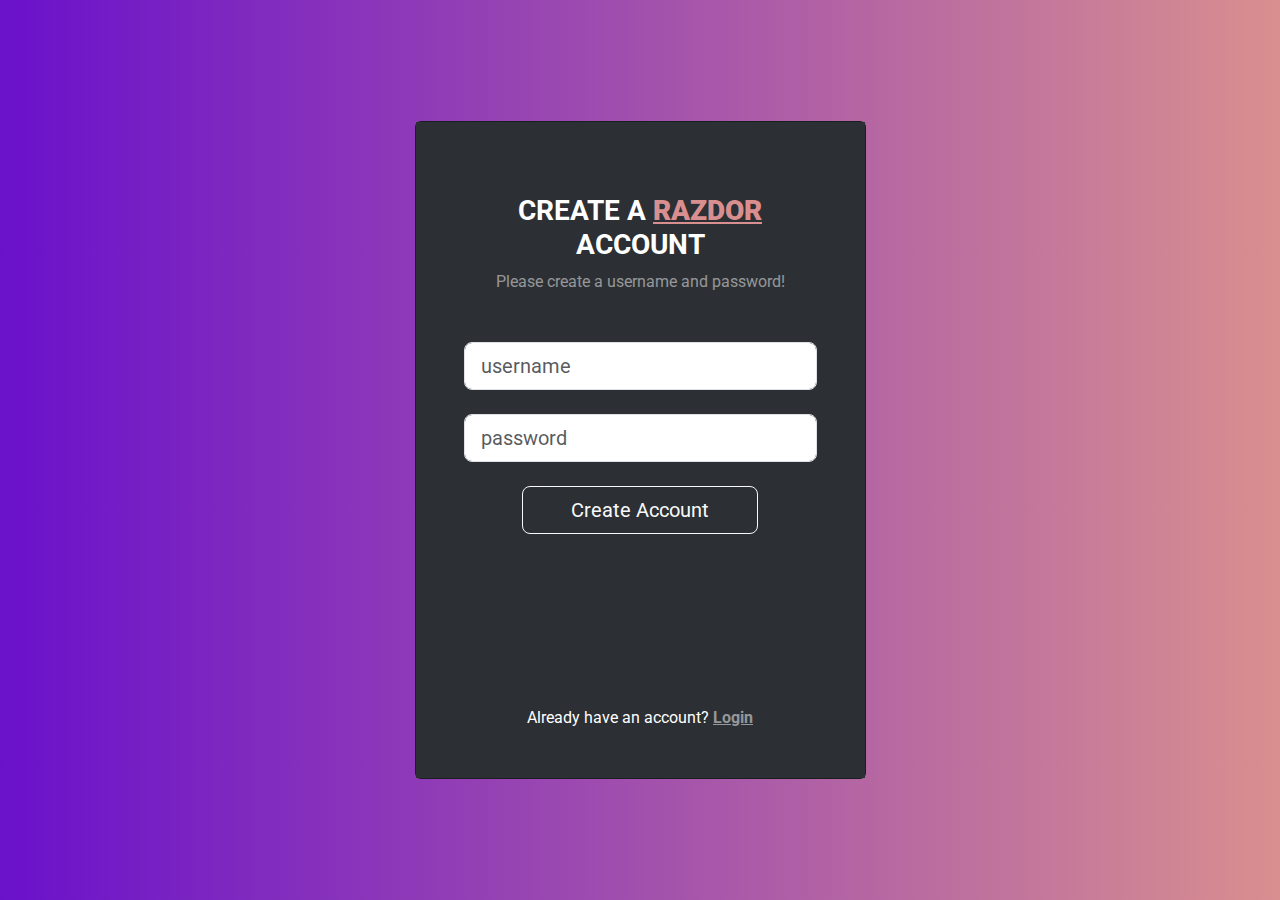
==== template/signup.html @ 6bb602ef "Stuff" ====
<!DOCTYPE html>
<html lang="en">
<head>
    <meta charset="UTF-8">
    <meta name="viewport" content="width=device-width, initial-scale=1.0">
    <link rel="stylesheet" href="/static/main.css">
    <title>Login to Razdor</title>
</head>
<body>
    <section class="vh-100 gradient-custom">
        <div class="container py-5 h-100">
          <div class="row d-flex justify-content-center align-items-center h-100">
            <div class="col-12 col-md-8 col-lg-6 col-xl-5">
              <div class="card bg-dark text-white rounded" >
                <div class="card-body p-5 text-center login-card">
      
                  <div class="mb-md-5 mt-md-4 pb-5">
                    <form action="/signup" method="post">
                        <h3 class="fw-bold mb-2 text-uppercase">Create a <strong style="color: #D98F8F; text-decoration: underline solid #D98F8F;">Razdor</strong> Account</h3>
                        <p class="text-white-50 mb-5">Please create a username and password!</p>
                        <div data-mdb-input-init class="form-outline form-white mb-4">
                        <input placeholder="username" type="username" name="username" id="username" class="form-control form-control-lg" />
                        </div>
        
                        <div data-mdb-input-init class="form-outline form-white mb-4">
                        <input placeholder="password" type="password" name="password" id="password" class="form-control form-control-lg" />
                        </div>
        
        
                        <button data-mdb-button-init data-mdb-ripple-init class="btn btn-outline-light btn-lg px-5" type="submit">Create Account</button>
                    </form>
      
                    <div class="d-flex justify-content-center text-center mt-4 pt-1">
                      <a href="#!" class="text-white"><i class="fab fa-facebook-f fa-lg"></i></a>
                      <a href="#!" class="text-white"><i class="fab fa-twitter fa-lg mx-4 px-2"></i></a>
                      <a href="#!" class="text-white"><i class="fab fa-google fa-lg"></i></a>
                    </div>
                    <br/>
                  </div>
      
                  <div>
                    <p class="mb-0">Already have an account? <a href="/login" class="text-white-50 fw-bold">Login</a>
                    </p>
                  </div>
      
                </div>
              </div>
            </div>
          </div>
        </div>
      </section>
</body>
</html>
---- static/main.css ----
@import "https://cdn.jsdelivr.net/npm/bootstrap@5.3.3/dist/css/bootstrap.min.css";
@import "https://fonts.googleapis.com/css?family=Roboto";


body {
    color: #fff;
    background-color: #2C2F33;
    font-family: "Roboto";
}

.login-card {
    background-color: #2C2F33;
}

.gradient-custom {
    /* fallback for old browsers */
    background: #6a11cb;
    
    /* Chrome 10-25, Safari 5.1-6 */
    background: -webkit-linear-gradient(to right, rgba(106, 17, 203, 1), #D98F8F);
    
    /* W3C, IE 10+/ Edge, Firefox 16+, Chrome 26+, Opera 12+, Safari 7+ */
    background: linear-gradient(to right, rgba(106, 17, 203, 1), #D98F8F)
}

.btn-primary, .btn-primary:hover, .btn-primary:active, .btn-primary:visited {
    background-color: #D98F8F !important;
}
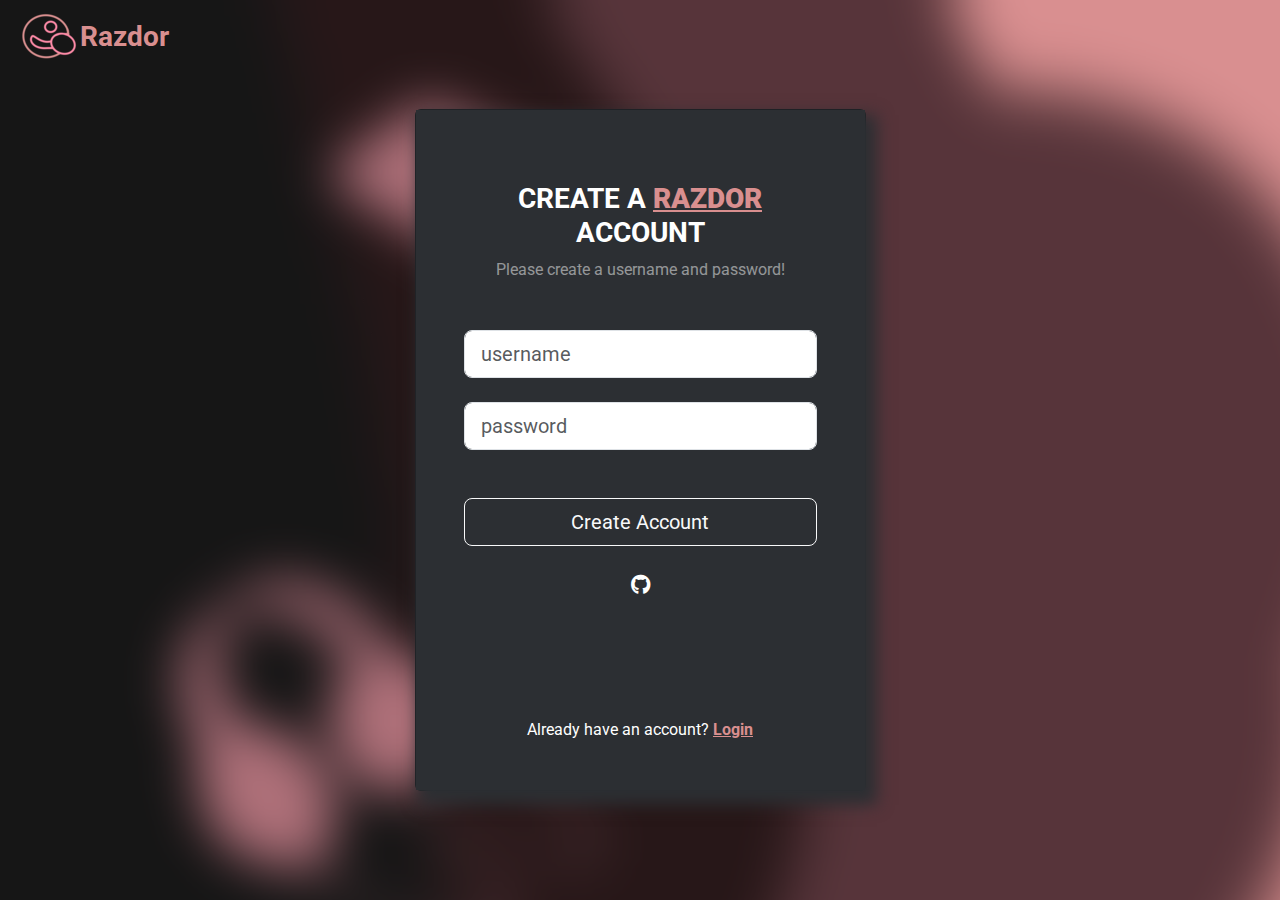
==== commit 354ad5bc: "Added icons and graphics" ====
--- a/template/signup.html
+++ b/template/signup.html
@@ -1,53 +1,72 @@
 <!DOCTYPE html>
 <html lang="en">
+
 <head>
-    <meta charset="UTF-8">
-    <meta name="viewport" content="width=device-width, initial-scale=1.0">
-    <link rel="stylesheet" href="/static/main.css">
-    <title>Login to Razdor</title>
+  <meta charset="UTF-8">
+  <meta name="viewport" content="width=device-width, initial-scale=1.0">
+  <link rel="stylesheet" href="/static/main.css">
+  <link rel="icon" href="/static/icon.ico">
+  <title>Create a Razdor account</title>
 </head>
+
 <body>
-    <section class="vh-100 gradient-custom">
-        <div class="container py-5 h-100">
-          <div class="row d-flex justify-content-center align-items-center h-100">
-            <div class="col-12 col-md-8 col-lg-6 col-xl-5">
-              <div class="card bg-dark text-white rounded" >
-                <div class="card-body p-5 text-center login-card">
-      
-                  <div class="mb-md-5 mt-md-4 pb-5">
-                    <form action="/signup" method="post">
-                        <h3 class="fw-bold mb-2 text-uppercase">Create a <strong style="color: #D98F8F; text-decoration: underline solid #D98F8F;">Razdor</strong> Account</h3>
-                        <p class="text-white-50 mb-5">Please create a username and password!</p>
-                        <div data-mdb-input-init class="form-outline form-white mb-4">
-                        <input placeholder="username" type="username" name="username" id="username" class="form-control form-control-lg" />
-                        </div>
-        
-                        <div data-mdb-input-init class="form-outline form-white mb-4">
-                        <input placeholder="password" type="password" name="password" id="password" class="form-control form-control-lg" />
-                        </div>
-        
-        
-                        <button data-mdb-button-init data-mdb-ripple-init class="btn btn-outline-light btn-lg px-5" type="submit">Create Account</button>
-                    </form>
-      
-                    <div class="d-flex justify-content-center text-center mt-4 pt-1">
-                      <a href="#!" class="text-white"><i class="fab fa-facebook-f fa-lg"></i></a>
-                      <a href="#!" class="text-white"><i class="fab fa-twitter fa-lg mx-4 px-2"></i></a>
-                      <a href="#!" class="text-white"><i class="fab fa-google fa-lg"></i></a>
-                    </div>
-                    <br/>
+  <script src="/static/main.js"></script>
+  <section class="vh-100 background-cover-image">
+    <div class="top-left">
+      <div class="navbar-logo">
+        <img style="float: left;" src="/static/ticon.ico" alt="Test" height="64" width="64" />
+      </div>
+      <div style="padding-left: 0%; padding-top: 8%; float: left;">
+        <h3 style="color:#D98F8F; font-weight: bold;">Razdor</h3>
+      </div>
+    </div>
+    <div class="container py-5 h-100">
+      <div class="row d-flex justify-content-center align-items-center h-100">
+        <div class="col-12 col-md-8 col-lg-6 col-xl-5">
+          <div class="card bg-dark text-white rounded-10">
+            <div class="card-body p-5 text-center login-card shadows">
+              <div class="mb-md-5 mt-md-4 pb-5">
+                <form name="register" action="/signup" method="post" onsubmit="return validateFormReg()">
+                  <h3 class="fw-bold mb-2 text-uppercase">Create a
+                    <strong style="color: #D98F8F; text-decoration: underline solid #D98F8F;">Razdor</strong>
+                    Account
+                  </h3>
+                  <p class="text-white-50 mb-5">Please create a username and password!</p>
+                  <div data-mdb-input-init class="form-outline form-white mb-4">
+                    <input placeholder="username" type="username" name="username" id="username"
+                      class="form-control form-control-lg" />
                   </div>
-      
-                  <div>
-                    <p class="mb-0">Already have an account? <a href="/login" class="text-white-50 fw-bold">Login</a>
-                    </p>
-                  </div>
-      
+
+                  <div data-mdb-input-init class="form-outline form-white mb-4">
+                    <input placeholder="password" type="password" name="password" id="password"
+                      class="form-control form-control-lg" />
+                  </div><br />
+
+
+                  <button data-mdb-button-init data-mdb-ripple-init class="btn btn-outline-light btn-lg px-5 w-100"
+                    type="submit">Create Account</button>
+                </form>
+
+                <div class="d-flex justify-content-center text-center mt-4 pt-1">
+                  <a href="https://github.com/RazdorChat" class="text-white">
+                    <i class="fab fa-github fa-lg"></i>
+                  </a>
                 </div>
+                <br />
               </div>
+
+              <div>
+                <p class="mb-0">Already have an account?
+                  <a href="/login" class="fw-bold">Login</a>
+                </p>
+              </div>
+
             </div>
           </div>
         </div>
-      </section>
+      </div>
+    </div>
+  </section>
 </body>
+
 </html>--- a/static/main.css
+++ b/static/main.css
@@ -1,6 +1,6 @@
 @import "https://cdn.jsdelivr.net/npm/bootstrap@5.3.3/dist/css/bootstrap.min.css";
 @import "https://fonts.googleapis.com/css?family=Roboto";
-
+@import "https://cdnjs.cloudflare.com/ajax/libs/font-awesome/6.5.2/css/all.min.css";
 
 body {
     color: #fff;
@@ -12,17 +12,70 @@
     background-color: #2C2F33;
 }
 
+/*
 .gradient-custom {
-    /* fallback for old browsers */
-    background: #6a11cb;
+    /* fallback for old browsers 
+    background: #D98F8F;
     
-    /* Chrome 10-25, Safari 5.1-6 */
-    background: -webkit-linear-gradient(to right, rgba(106, 17, 203, 1), #D98F8F);
+    /* Chrome 10-25, Safari 5.1-6 
+    background: -webkit-linear-gradient(to right, rgb(232, 103, 236), #D98F8F);
     
-    /* W3C, IE 10+/ Edge, Firefox 16+, Chrome 26+, Opera 12+, Safari 7+ */
+    /* W3C, IE 10+/ Edge, Firefox 16+, Chrome 26+, Opera 12+, Safari 7+ 
     background: linear-gradient(to right, rgba(106, 17, 203, 1), #D98F8F)
+}
+*/
+.background-cover-image{
+  background-image: url("/static/blur-cover.png");
+  height: 100%;
 }
 
 .btn-primary, .btn-primary:hover, .btn-primary:active, .btn-primary:visited {
     background-color: #D98F8F !important;
 }
+
+.shadows{
+  box-shadow: 7px 10px 15px 5px #2C2F33;
+}
+
+.top-left {
+  position: absolute;
+  top: 8px;
+  left: 16px;
+  font-size: 18px;
+}
+
+.menu {
+    position: relative;
+  }
+  
+.top {
+    position: absolute;
+    top: 0;
+    right: 0;
+}
+
+.navbar-logo{
+    float:left
+}
+
+/* unvisited link */
+a:link {
+  color: #D98F8F;
+}
+
+/* visited link */
+a:visited {
+  color: #D98F8F;
+}
+
+/* mouse over link */
+a:hover {
+  color: hotpink;
+}
+
+/* selected link */
+a:active {
+  color: #D98F8F;
+}
+
+/* * { border: 1px solid red !important; } Used for debugging*/